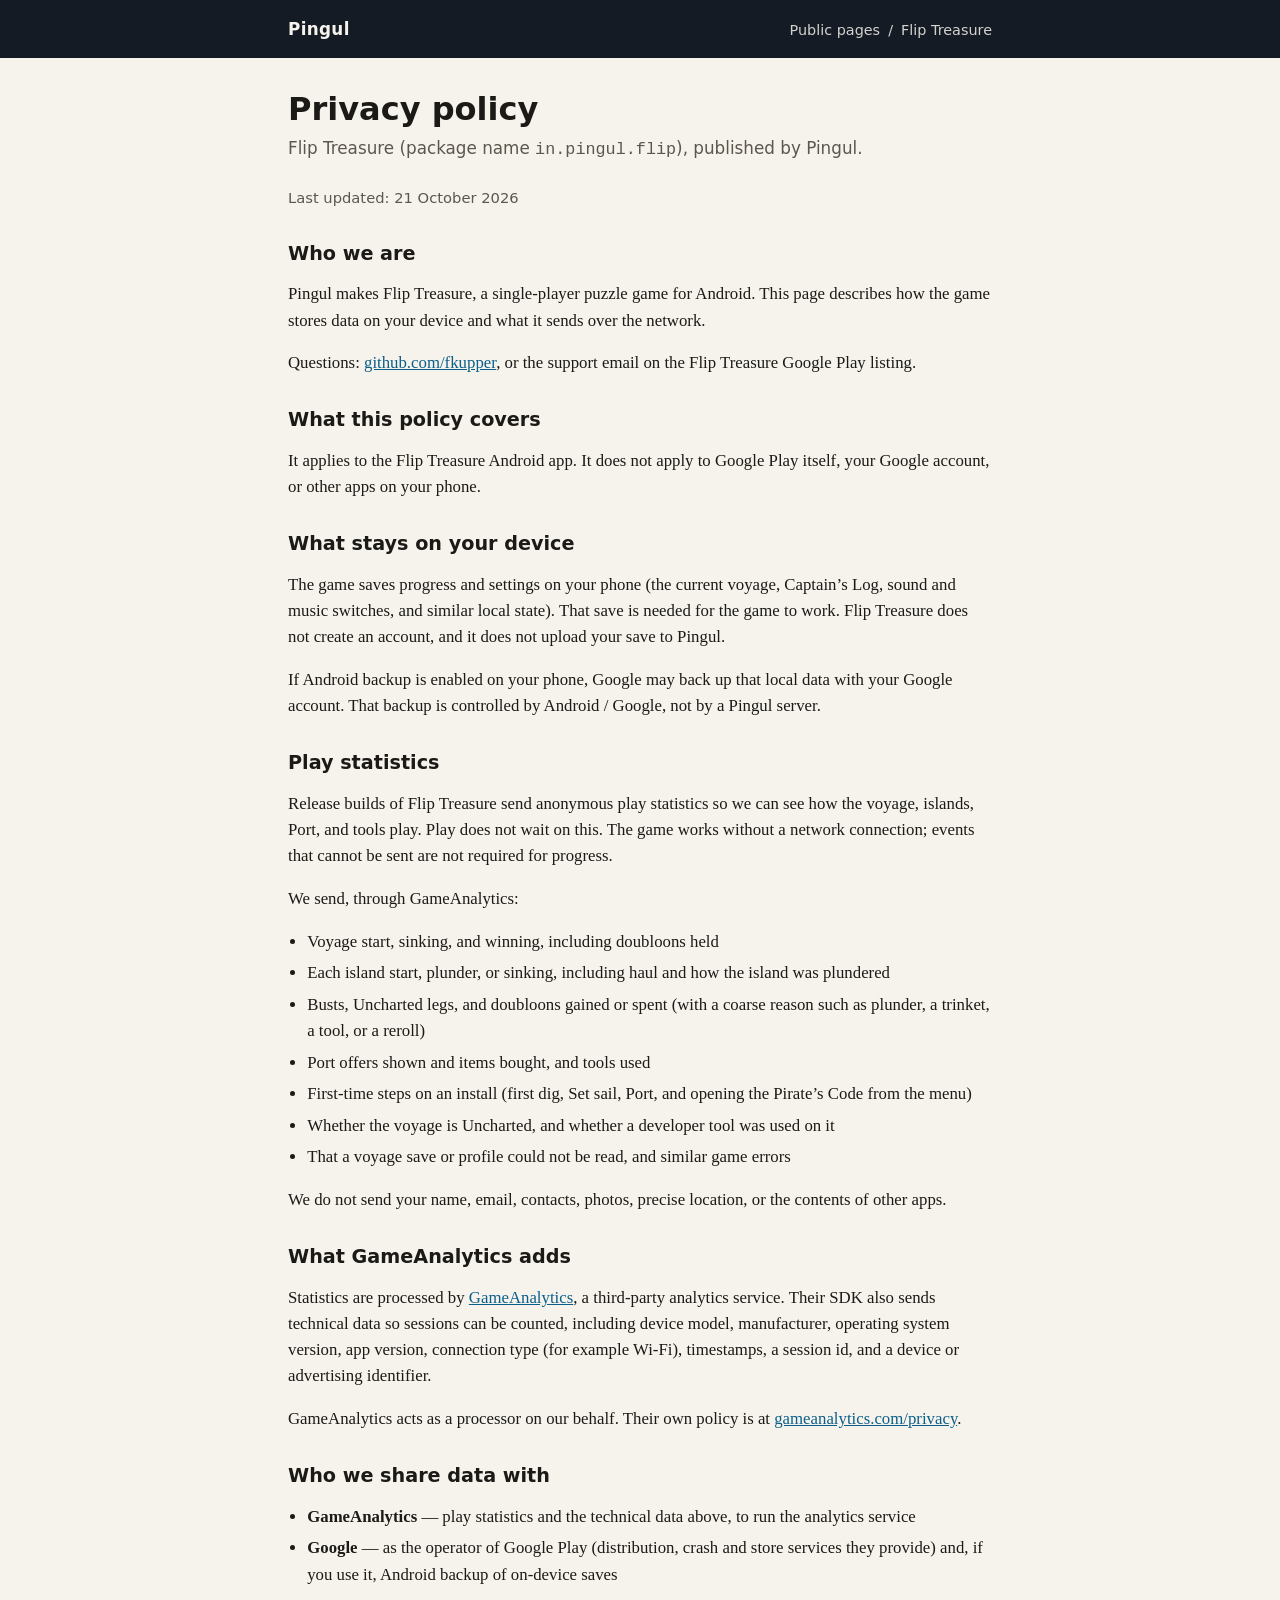
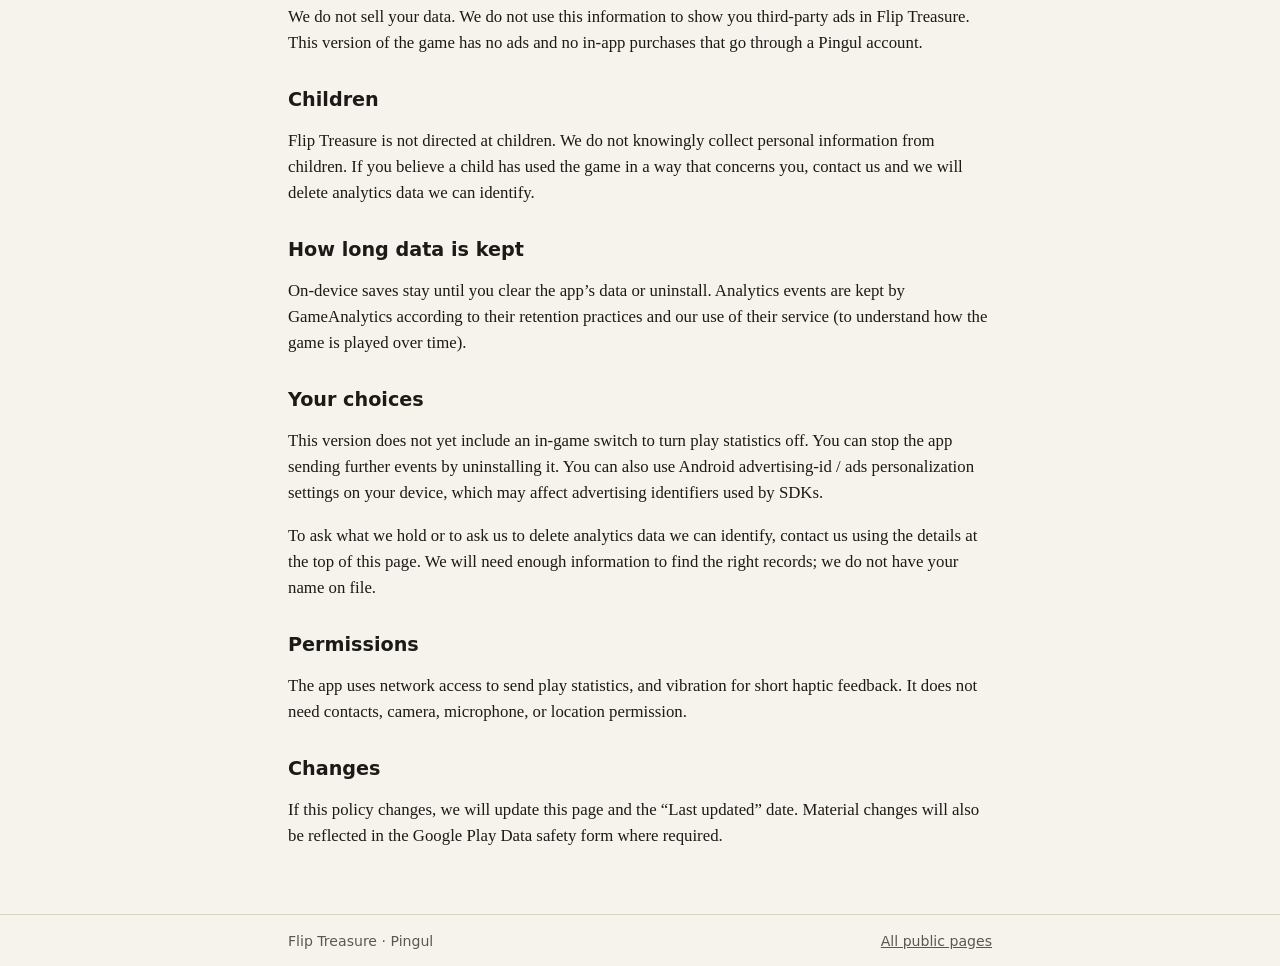
==== flip-treasure/privacy/index.html @ fc628d13 "Add a GitHub Pages site for Pingul public documents. Include a Flip Treasure privacy policy that mat" ====
<!DOCTYPE html>
<html lang="en">
<head>
  <meta charset="utf-8">
  <meta name="viewport" content="width=device-width, initial-scale=1">
  <title>Privacy policy — Flip Treasure</title>
  <meta name="description" content="Privacy policy for the Flip Treasure Android game: on-device saves, play statistics, and GameAnalytics.">
  <link rel="stylesheet" href="../../css/site.css">
</head>
<body>
  <header class="site-header">
    <div class="wrap">
      <a class="brand" href="../../">Pingul</a>
      <nav class="crumb">
        <a href="../../">Public pages</a>
        <span>/</span>
        <span>Flip Treasure</span>
      </nav>
    </div>
  </header>
  <main class="wrap">
    <h1>Privacy policy</h1>
    <p class="lede">Flip Treasure (package name <code>in.pingul.flip</code>), published by Pingul.</p>
    <p class="meta">Last updated: 21 October 2026</p>

    <h2>Who we are</h2>
    <p>Pingul makes Flip Treasure, a single-player puzzle game for Android. This page describes how the game stores data on your device and what it sends over the network.</p>
    <p>Questions: <a href="https://github.com/fkupper">github.com/fkupper</a>, or the support email on the Flip Treasure Google Play listing.</p>

    <h2>What this policy covers</h2>
    <p>It applies to the Flip Treasure Android app. It does not apply to Google Play itself, your Google account, or other apps on your phone.</p>

    <h2>What stays on your device</h2>
    <p>The game saves progress and settings on your phone (the current voyage, Captain’s Log, sound and music switches, and similar local state). That save is needed for the game to work. Flip Treasure does not create an account, and it does not upload your save to Pingul.</p>
    <p>If Android backup is enabled on your phone, Google may back up that local data with your Google account. That backup is controlled by Android / Google, not by a Pingul server.</p>

    <h2>Play statistics</h2>
    <p>Release builds of Flip Treasure send anonymous play statistics so we can see how the voyage, islands, Port, and tools play. Play does not wait on this. The game works without a network connection; events that cannot be sent are not required for progress.</p>
    <p>We send, through GameAnalytics:</p>
    <ul>
      <li>Voyage start, sinking, and winning, including doubloons held</li>
      <li>Each island start, plunder, or sinking, including haul and how the island was plundered</li>
      <li>Busts, Uncharted legs, and doubloons gained or spent (with a coarse reason such as plunder, a trinket, a tool, or a reroll)</li>
      <li>Port offers shown and items bought, and tools used</li>
      <li>First-time steps on an install (first dig, Set sail, Port, and opening the Pirate’s Code from the menu)</li>
      <li>Whether the voyage is Uncharted, and whether a developer tool was used on it</li>
      <li>That a voyage save or profile could not be read, and similar game errors</li>
    </ul>
    <p>We do not send your name, email, contacts, photos, precise location, or the contents of other apps.</p>

    <h2>What GameAnalytics adds</h2>
    <p>Statistics are processed by <a href="https://gameanalytics.com/">GameAnalytics</a>, a third-party analytics service. Their SDK also sends technical data so sessions can be counted, including device model, manufacturer, operating system version, app version, connection type (for example Wi‑Fi), timestamps, a session id, and a device or advertising identifier.</p>
    <p>GameAnalytics acts as a processor on our behalf. Their own policy is at <a href="https://gameanalytics.com/privacy">gameanalytics.com/privacy</a>.</p>

    <h2>Who we share data with</h2>
    <ul>
      <li><strong>GameAnalytics</strong> — play statistics and the technical data above, to run the analytics service</li>
      <li><strong>Google</strong> — as the operator of Google Play (distribution, crash and store services they provide) and, if you use it, Android backup of on-device saves</li>
    </ul>
    <p>We do not sell your data. We do not use this information to show you third-party ads in Flip Treasure. This version of the game has no ads and no in-app purchases that go through a Pingul account.</p>

    <h2>Children</h2>
    <p>Flip Treasure is not directed at children. We do not knowingly collect personal information from children. If you believe a child has used the game in a way that concerns you, contact us and we will delete analytics data we can identify.</p>

    <h2>How long data is kept</h2>
    <p>On-device saves stay until you clear the app’s data or uninstall. Analytics events are kept by GameAnalytics according to their retention practices and our use of their service (to understand how the game is played over time).</p>

    <h2>Your choices</h2>
    <p>This version does not yet include an in-game switch to turn play statistics off. You can stop the app sending further events by uninstalling it. You can also use Android advertising-id / ads personalization settings on your device, which may affect advertising identifiers used by SDKs.</p>
    <p>To ask what we hold or to ask us to delete analytics data we can identify, contact us using the details at the top of this page. We will need enough information to find the right records; we do not have your name on file.</p>

    <h2>Permissions</h2>
    <p>The app uses network access to send play statistics, and vibration for short haptic feedback. It does not need contacts, camera, microphone, or location permission.</p>

    <h2>Changes</h2>
    <p>If this policy changes, we will update this page and the “Last updated” date. Material changes will also be reflected in the Google Play Data safety form where required.</p>
  </main>
  <footer class="site-footer">
    <div class="wrap">
      <span>Flip Treasure · Pingul</span>
      <a href="../../">All public pages</a>
    </div>
  </footer>
</body>
</html>
---- css/site.css ----
:root {
  --bg: #f6f3ec;
  --ink: #1b1a17;
  --muted: #5c574e;
  --line: #d8d1c4;
  --card: #fffdf8;
  --link: #0b5f8a;
  --link-hover: #084866;
  --header: #141b24;
  --header-ink: #f6f3ec;
}

* {
  box-sizing: border-box;
}

html {
  color-scheme: light;
}

body {
  margin: 0;
  font-family: Georgia, "Times New Roman", serif;
  font-size: 1.05rem;
  line-height: 1.55;
  color: var(--ink);
  background: var(--bg);
}

.site-header,
.site-footer {
  font-family: system-ui, "Segoe UI", sans-serif;
}

.site-header {
  background: var(--header);
  color: var(--header-ink);
}

.site-header a,
.site-footer a {
  color: inherit;
}

.wrap {
  width: min(44rem, calc(100% - 2rem));
  margin-inline: auto;
}

.site-header .wrap,
.site-footer .wrap {
  display: flex;
  flex-wrap: wrap;
  gap: 0.5rem 1.25rem;
  align-items: baseline;
  justify-content: space-between;
  padding: 1rem 0;
}

.brand {
  font-weight: 650;
  letter-spacing: 0.02em;
  text-decoration: none;
}

.crumb {
  display: flex;
  flex-wrap: wrap;
  gap: 0.35rem 0.5rem;
  font-size: 0.9rem;
  opacity: 0.85;
}

.crumb a {
  text-decoration: none;
}

.crumb a:hover,
.brand:hover,
.site-footer a:hover {
  text-decoration: underline;
}

main {
  padding: 2rem 0 3rem;
}

h1,
h2 {
  font-family: system-ui, "Segoe UI", sans-serif;
  line-height: 1.2;
}

h1 {
  font-size: 2rem;
  margin: 0 0 0.4rem;
}

h2 {
  font-size: 1.2rem;
  margin: 2rem 0 0.6rem;
}

.lede,
.meta,
.site-footer {
  font-family: system-ui, "Segoe UI", sans-serif;
  color: var(--muted);
}

.lede {
  font-size: 1.05rem;
  margin: 0 0 1.5rem;
}

.meta {
  font-size: 0.92rem;
  margin: 0 0 1.75rem;
}

.card-list {
  list-style: none;
  padding: 0;
  margin: 1.5rem 0 0;
  display: grid;
  gap: 0.85rem;
}

.card {
  display: block;
  background: var(--card);
  border: 1px solid var(--line);
  border-radius: 0.7rem;
  padding: 1rem 1.1rem;
  text-decoration: none;
  color: inherit;
}

.card:hover {
  border-color: var(--link);
}

.card strong {
  display: block;
  font-family: system-ui, "Segoe UI", sans-serif;
  color: var(--link);
  margin-bottom: 0.2rem;
}

a {
  color: var(--link);
}

a:hover {
  color: var(--link-hover);
}

ul {
  padding-left: 1.2rem;
}

li + li {
  margin-top: 0.35rem;
}

.site-footer {
  border-top: 1px solid var(--line);
  font-size: 0.88rem;
}
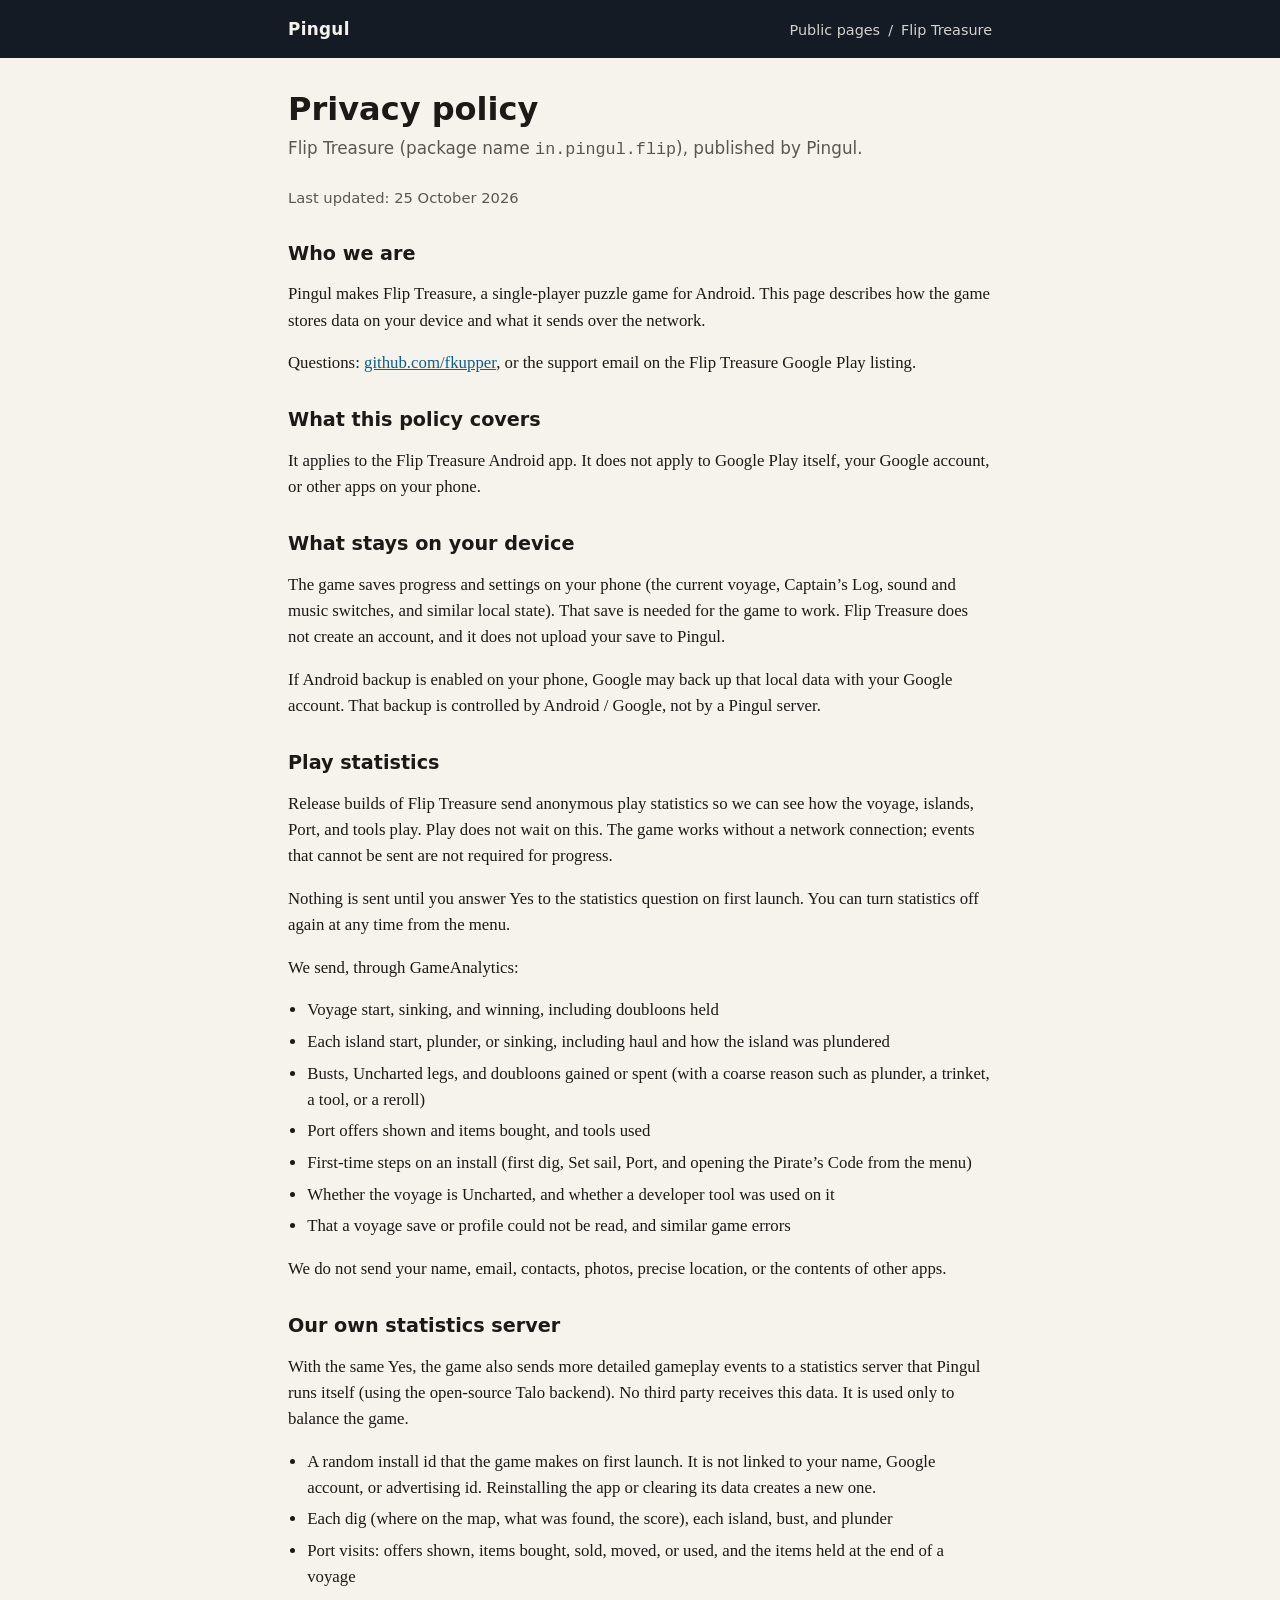
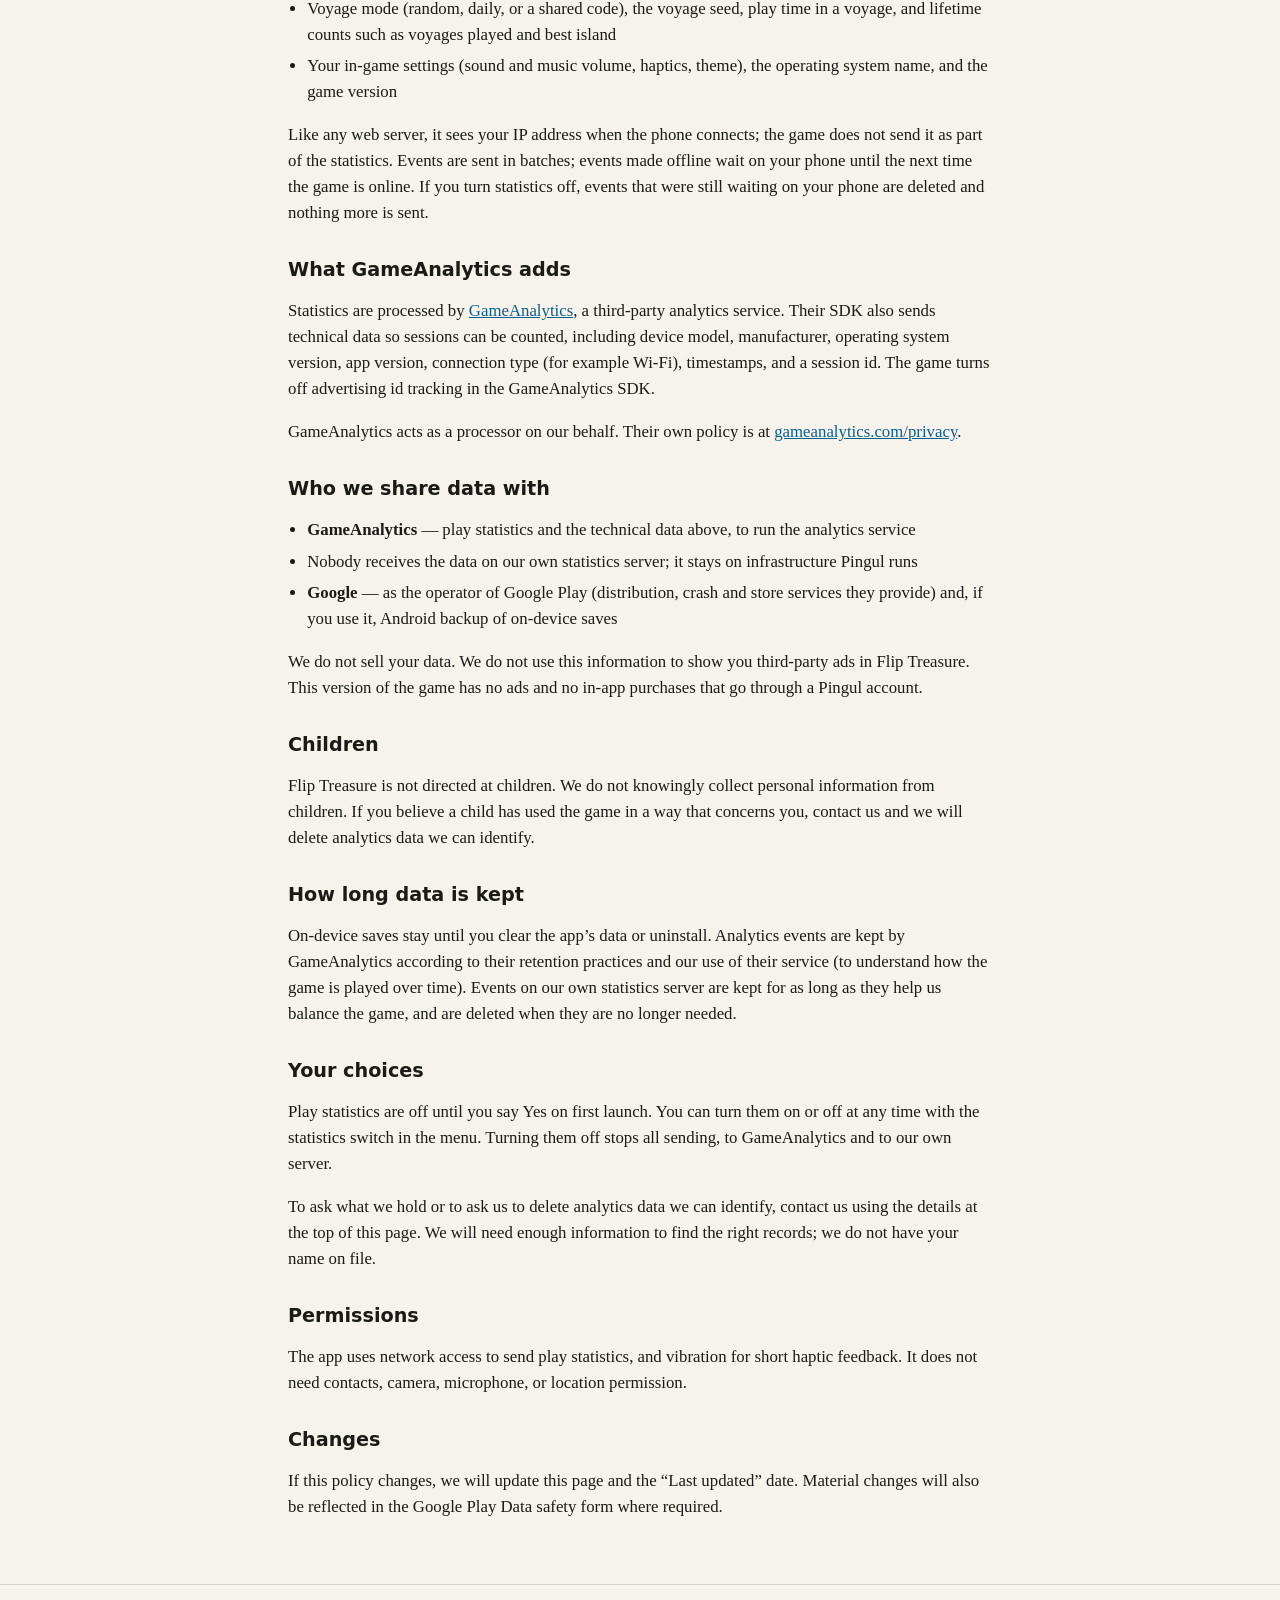
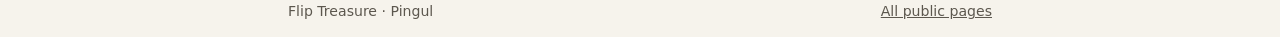
==== commit cafcc9e5: "Revise privacy policy with updated information Updated the privacy policy to reflect the latest chan" ====
--- a/flip-treasure/privacy/index.html
+++ b/flip-treasure/privacy/index.html
@@ -21,7 +21,7 @@
   <main class="wrap">
     <h1>Privacy policy</h1>
     <p class="lede">Flip Treasure (package name <code>in.pingul.flip</code>), published by Pingul.</p>
-    <p class="meta">Last updated: 21 October 2026</p>
+    <p class="meta">Last updated: 25 October 2026</p>
 
     <h2>Who we are</h2>
     <p>Pingul makes Flip Treasure, a single-player puzzle game for Android. This page describes how the game stores data on your device and what it sends over the network.</p>
@@ -36,6 +36,7 @@
 
     <h2>Play statistics</h2>
     <p>Release builds of Flip Treasure send anonymous play statistics so we can see how the voyage, islands, Port, and tools play. Play does not wait on this. The game works without a network connection; events that cannot be sent are not required for progress.</p>
+    <p>Nothing is sent until you answer Yes to the statistics question on first launch. You can turn statistics off again at any time from the menu.</p>
     <p>We send, through GameAnalytics:</p>
     <ul>
       <li>Voyage start, sinking, and winning, including doubloons held</li>
@@ -48,13 +49,25 @@
     </ul>
     <p>We do not send your name, email, contacts, photos, precise location, or the contents of other apps.</p>
 
+    <h2>Our own statistics server</h2>
+    <p>With the same Yes, the game also sends more detailed gameplay events to a statistics server that Pingul runs itself (using the open-source Talo backend). No third party receives this data. It is used only to balance the game.</p>
+    <ul>
+      <li>A random install id that the game makes on first launch. It is not linked to your name, Google account, or advertising id. Reinstalling the app or clearing its data creates a new one.</li>
+      <li>Each dig (where on the map, what was found, the score), each island, bust, and plunder</li>
+      <li>Port visits: offers shown, items bought, sold, moved, or used, and the items held at the end of a voyage</li>
+      <li>Voyage mode (random, daily, or a shared code), the voyage seed, play time in a voyage, and lifetime counts such as voyages played and best island</li>
+      <li>Your in-game settings (sound and music volume, haptics, theme), the operating system name, and the game version</li>
+    </ul>
+    <p>Like any web server, it sees your IP address when the phone connects; the game does not send it as part of the statistics. Events are sent in batches; events made offline wait on your phone until the next time the game is online. If you turn statistics off, events that were still waiting on your phone are deleted and nothing more is sent.</p>
+
     <h2>What GameAnalytics adds</h2>
-    <p>Statistics are processed by <a href="https://gameanalytics.com/">GameAnalytics</a>, a third-party analytics service. Their SDK also sends technical data so sessions can be counted, including device model, manufacturer, operating system version, app version, connection type (for example Wi‑Fi), timestamps, a session id, and a device or advertising identifier.</p>
+    <p>Statistics are processed by <a href="https://gameanalytics.com/">GameAnalytics</a>, a third-party analytics service. Their SDK also sends technical data so sessions can be counted, including device model, manufacturer, operating system version, app version, connection type (for example Wi‑Fi), timestamps, and a session id. The game turns off advertising id tracking in the GameAnalytics SDK.</p>
     <p>GameAnalytics acts as a processor on our behalf. Their own policy is at <a href="https://gameanalytics.com/privacy">gameanalytics.com/privacy</a>.</p>
 
     <h2>Who we share data with</h2>
     <ul>
       <li><strong>GameAnalytics</strong> — play statistics and the technical data above, to run the analytics service</li>
+      <li>Nobody receives the data on our own statistics server; it stays on infrastructure Pingul runs</li>
       <li><strong>Google</strong> — as the operator of Google Play (distribution, crash and store services they provide) and, if you use it, Android backup of on-device saves</li>
     </ul>
     <p>We do not sell your data. We do not use this information to show you third-party ads in Flip Treasure. This version of the game has no ads and no in-app purchases that go through a Pingul account.</p>
@@ -63,10 +76,10 @@
     <p>Flip Treasure is not directed at children. We do not knowingly collect personal information from children. If you believe a child has used the game in a way that concerns you, contact us and we will delete analytics data we can identify.</p>
 
     <h2>How long data is kept</h2>
-    <p>On-device saves stay until you clear the app’s data or uninstall. Analytics events are kept by GameAnalytics according to their retention practices and our use of their service (to understand how the game is played over time).</p>
+    <p>On-device saves stay until you clear the app’s data or uninstall. Analytics events are kept by GameAnalytics according to their retention practices and our use of their service (to understand how the game is played over time). Events on our own statistics server are kept for as long as they help us balance the game, and are deleted when they are no longer needed.</p>
 
     <h2>Your choices</h2>
-    <p>This version does not yet include an in-game switch to turn play statistics off. You can stop the app sending further events by uninstalling it. You can also use Android advertising-id / ads personalization settings on your device, which may affect advertising identifiers used by SDKs.</p>
+    <p>Play statistics are off until you say Yes on first launch. You can turn them on or off at any time with the statistics switch in the menu. Turning them off stops all sending, to GameAnalytics and to our own server.</p>
     <p>To ask what we hold or to ask us to delete analytics data we can identify, contact us using the details at the top of this page. We will need enough information to find the right records; we do not have your name on file.</p>
 
     <h2>Permissions</h2>
